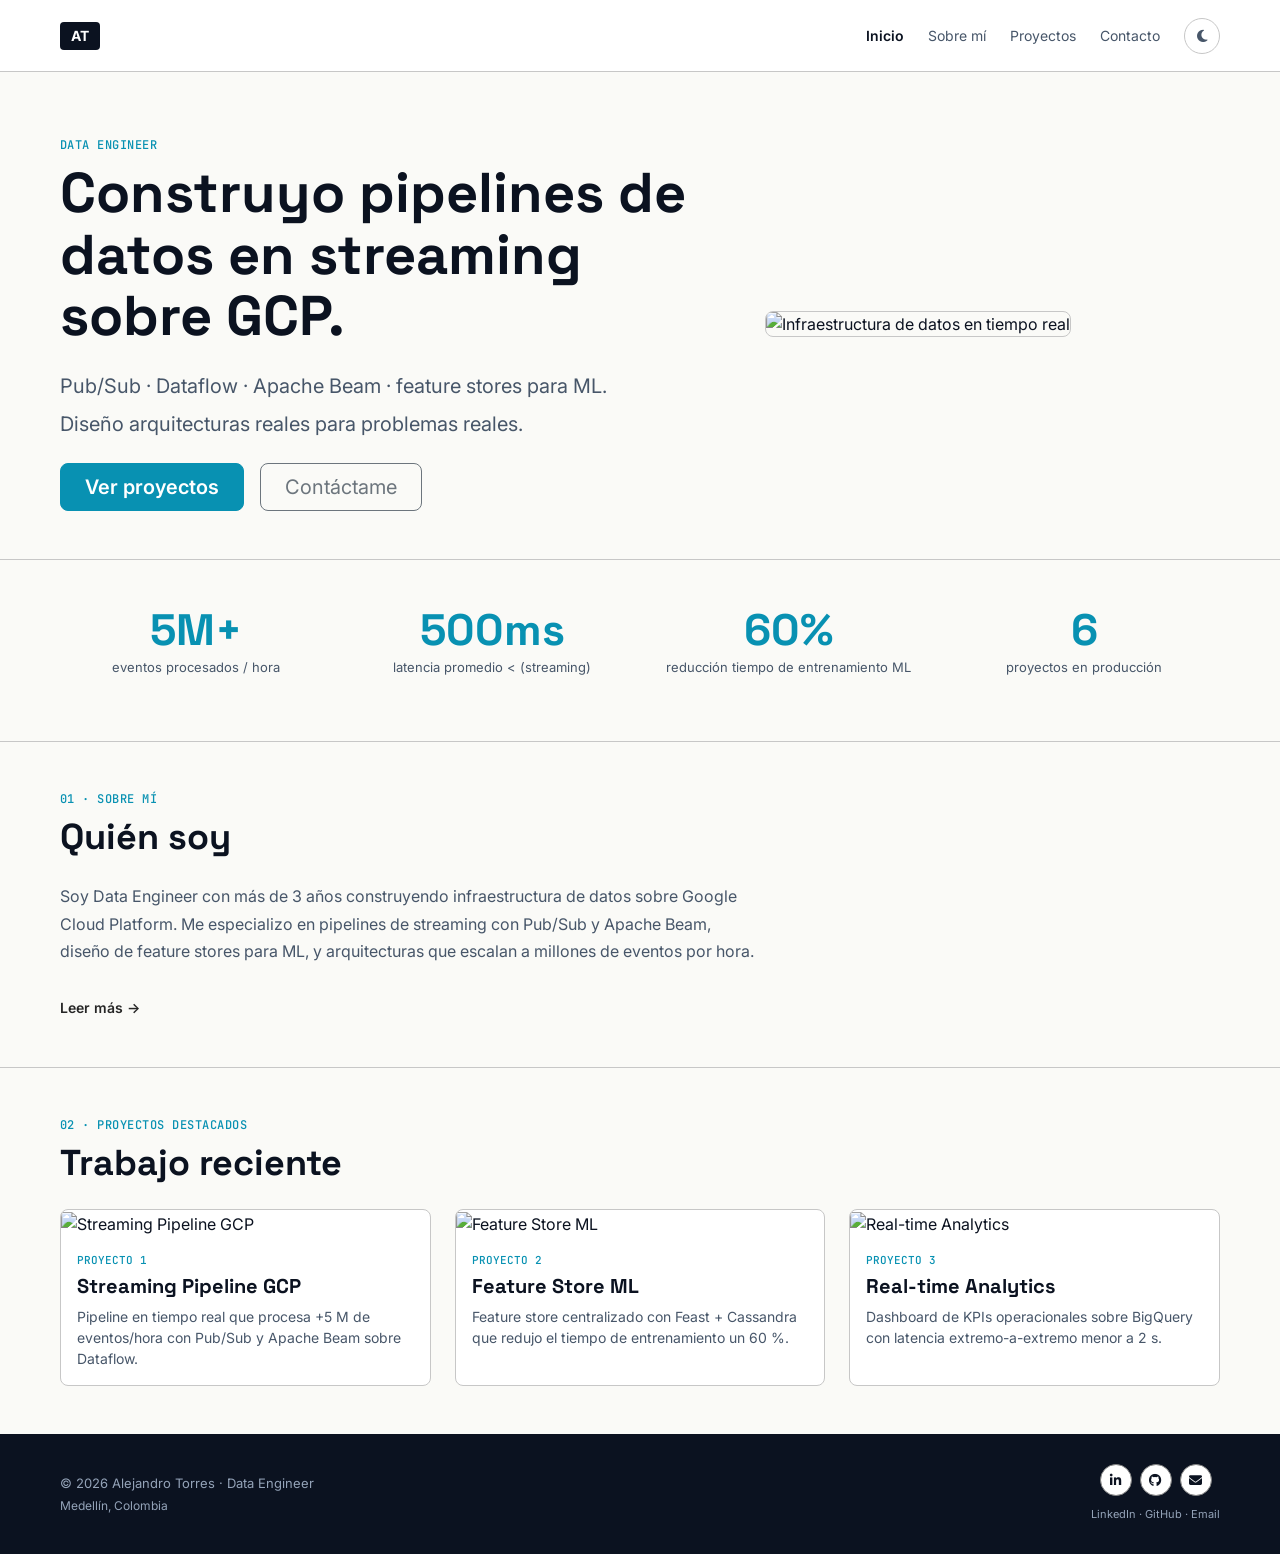
==== index.html @ 270c9ab1 "Primer commit: Estructura base de Actividad 4" ====
<!DOCTYPE html>
<html lang="es" data-theme="light">
<head>
  <meta charset="UTF-8" />
  <meta name="viewport" content="width=device-width, initial-scale=1.0" />
  <title>Alejandro Torres · Data Engineer</title>
  <link href="https://cdn.jsdelivr.net/npm/bootstrap@5.3.2/dist/css/bootstrap.min.css" rel="stylesheet" />
  <link rel="stylesheet" href="https://cdnjs.cloudflare.com/ajax/libs/font-awesome/6.5.0/css/all.min.css" />
  <link rel="stylesheet" href="css/styles.css" />
</head>
<body>

  <!-- ════ NAVBAR ════ -->
  <nav class="navbar navbar-expand-lg at-navbar sticky-top">
    <div class="at-container">
      <a href="index.html" class="navbar-brand">AT</a>

      <div class="collapse navbar-collapse" id="mainNav">
        <ul class="navbar-nav ms-auto gap-lg-4 mt-3 mt-lg-0 pb-3 pb-lg-0 align-items-lg-center">
          <li class="nav-item"><a href="index.html"     class="nav-link active">Inicio</a></li>
          <li class="nav-item"><a href="sobre-mi.html"  class="nav-link">Sobre mí</a></li>
          <li class="nav-item"><a href="proyectos.html" class="nav-link">Proyectos</a></li>
          <li class="nav-item"><a href="contacto.html"  class="nav-link">Contacto</a></li>
          <li class="nav-item d-flex align-items-center">
            <button id="darkModeToggle" class="dark-mode-btn" title="Cambiar tema">
              <i class="fas fa-moon"></i>
            </button>
          </li>
        </ul>
      </div>

      <div class="ms-auto d-flex align-items-center gap-2 d-lg-none">
        <button id="darkModeToggleMobile" class="dark-mode-btn" title="Cambiar tema">
          <i class="fas fa-moon"></i>
        </button>
        <button class="navbar-toggler border-0" type="button" data-bs-toggle="collapse" data-bs-target="#mainNav">
          <span class="navbar-toggler-icon"></span>
        </button>
      </div>
    </div>
  </nav>

  <!-- ════ HERO ════ -->
  <section class="py-5 mt-3">
    <div class="at-container">
      <div class="row align-items-center g-5">
        <div class="col-lg-7 reveal">
          <p class="mono-label">DATA ENGINEER</p>
          <h1 class="hero-title mb-4">
            Construyo pipelines de datos en streaming sobre GCP.
          </h1>
          <p class="fs-5 mb-2" style="color: var(--at-secondary);">
            Pub/Sub · Dataflow · Apache Beam · feature stores para ML.
          </p>
          <p class="fs-5 mb-4" style="color: var(--at-secondary);">
            Diseño arquitecturas reales para problemas reales.
          </p>
          <div class="d-flex flex-wrap gap-3">
            <a href="proyectos.html" class="btn btn-primary btn-lg px-4">Ver proyectos</a>
            <a href="contacto.html"  class="btn btn-outline-secondary btn-lg px-4">Contáctame</a>
          </div>
        </div>
        <div class="col-lg-5 reveal">
          <img
            src="https://images.unsplash.com/photo-1518186285589-2f7649de83e0?auto=format&fit=crop&w=900&q=80"
            alt="Infraestructura de datos en tiempo real"
            class="hero-img"
          />
        </div>
      </div>
    </div>
  </section>

  <!-- ════ STATS / CONTADORES ════ -->
  <section class="py-5 border-top border-at">
    <div class="at-container">
      <div class="row g-4 text-center">

        <div class="col-6 col-md-3 reveal">
          <div class="stat-number">
            <span class="counter" data-target="5" data-suffix="M+">0</span>
          </div>
          <p class="stat-label">eventos procesados / hora</p>
        </div>

        <div class="col-6 col-md-3 reveal">
          <div class="stat-number">
            <span class="counter" data-target="500" data-suffix="ms">0</span>
          </div>
          <p class="stat-label">latencia promedio &lt; (streaming)</p>
        </div>

        <div class="col-6 col-md-3 reveal">
          <div class="stat-number">
            <span class="counter" data-target="60" data-suffix="%">0</span>
          </div>
          <p class="stat-label">reducción tiempo de entrenamiento ML</p>
        </div>

        <div class="col-6 col-md-3 reveal">
          <div class="stat-number">
            <span class="counter" data-target="6">0</span>
          </div>
          <p class="stat-label">proyectos en producción</p>
        </div>

      </div>
    </div>
  </section>

  <!-- ════ PREVIEW SOBRE MÍ ════ -->
  <section class="py-5 border-top border-at">
    <div class="at-container">
      <p class="mono-label reveal">01 · SOBRE MÍ</p>
      <h2 class="section-title mb-4 reveal">Quién soy</h2>
      <p class="reveal" style="max-width: 700px; color: var(--at-secondary); font-size: 16px; line-height: 1.7;">
        Soy Data Engineer con más de 3 años construyendo infraestructura de datos sobre Google Cloud
        Platform. Me especializo en pipelines de streaming con Pub/Sub y Apache Beam, diseño de feature
        stores para ML, y arquitecturas que escalan a millones de eventos por hora.
      </p>
      <a href="sobre-mi.html" class="at-link mt-3 d-inline-block reveal">Leer más →</a>
    </div>
  </section>

  <!-- ════ PROYECTOS DESTACADOS ════ -->
  <section class="py-5 border-top border-at">
    <div class="at-container">
      <p class="mono-label reveal">02 · PROYECTOS DESTACADOS</p>
      <h2 class="section-title mb-4 reveal">Trabajo reciente</h2>

      <div class="row g-4">
        <div class="col-md-6 col-lg-4 d-flex reveal">
          <a href="proyecto-detalle.html" class="at-card w-100">
            <img
              src="https://images.unsplash.com/photo-1558494949-ef010cbdcc31?auto=format&fit=crop&w=700&q=80"
              class="card-img-top" alt="Streaming Pipeline GCP"
            />
            <div class="card-body p-3">
              <p class="at-tag-home">PROYECTO 1</p>
              <h5 class="fw-bold mb-2">Streaming Pipeline GCP</h5>
              <p class="small mb-0" style="color: var(--at-secondary);">
                Pipeline en tiempo real que procesa +5 M de eventos/hora con Pub/Sub y Apache Beam sobre Dataflow.
              </p>
            </div>
          </a>
        </div>

        <div class="col-md-6 col-lg-4 d-flex reveal">
          <a href="proyecto-detalle.html" class="at-card w-100">
            <img
              src="https://images.unsplash.com/photo-1677442135703-1787eea5ce01?auto=format&fit=crop&w=700&q=80"
              class="card-img-top" alt="Feature Store ML"
            />
            <div class="card-body p-3">
              <p class="at-tag-home">PROYECTO 2</p>
              <h5 class="fw-bold mb-2">Feature Store ML</h5>
              <p class="small mb-0" style="color: var(--at-secondary);">
                Feature store centralizado con Feast + Cassandra que redujo el tiempo de entrenamiento un 60 %.
              </p>
            </div>
          </a>
        </div>

        <div class="col-md-6 col-lg-4 d-flex reveal">
          <a href="proyecto-detalle.html" class="at-card w-100">
            <img
              src="https://images.unsplash.com/photo-1551288049-bebda4e38f71?auto=format&fit=crop&w=700&q=80"
              class="card-img-top" alt="Real-time Analytics"
            />
            <div class="card-body p-3">
              <p class="at-tag-home">PROYECTO 3</p>
              <h5 class="fw-bold mb-2">Real-time Analytics</h5>
              <p class="small mb-0" style="color: var(--at-secondary);">
                Dashboard de KPIs operacionales sobre BigQuery con latencia extremo-a-extremo menor a 2 s.
              </p>
            </div>
          </a>
        </div>
      </div>
    </div>
  </section>

  <!-- ════ FOOTER ════ -->
  <footer>
    <div class="at-container d-flex align-items-center justify-content-between flex-wrap gap-3">
      <div>
        <p class="mb-1" style="color: var(--at-footer-text); font-size: 13px;">© 2026 Alejandro Torres · Data Engineer</p>
        <p class="mb-0" style="color: var(--at-footer-text); font-size: 12px;">Medellín, Colombia</p>
      </div>
      <div class="text-center">
        <div class="d-flex gap-2 mb-1 justify-content-center">
          <span class="footer-social-icon" title="LinkedIn"><i class="fab fa-linkedin-in"></i></span>
          <span class="footer-social-icon" title="GitHub"><i class="fab fa-github"></i></span>
          <span class="footer-social-icon" title="Email"><i class="fas fa-envelope"></i></span>
        </div>
        <small style="color: var(--at-footer-text); font-size: 11px;">LinkedIn · GitHub · Email</small>
      </div>
    </div>
  </footer>

  <script src="https://cdn.jsdelivr.net/npm/bootstrap@5.3.2/dist/js/bootstrap.bundle.min.js"></script>
  <script src="js/main.js"></script>
  <script>
    // Sincronizar el botón de dark mode duplicado (mobile)
    const mobile = document.getElementById('darkModeToggleMobile');
    if (mobile) {
      mobile.addEventListener('click', () => {
        document.getElementById('darkModeToggle').click();
        const icon = mobile.querySelector('i');
        const theme = document.documentElement.getAttribute('data-theme');
        icon.className = theme === 'dark' ? 'fas fa-sun' : 'fas fa-moon';
      });
    }
  </script>
</body>
</html>
---- css/styles.css ----
/* ============================================================
   Portfolio – Alejandro Torres · Data Engineer
   Custom styles (sobre Bootstrap 5)
   ============================================================ */

@import url('https://fonts.googleapis.com/css2?family=Inter:wght@400;600;700&family=JetBrains+Mono:wght@500&family=Space+Grotesk:wght@400;500;600;700&display=swap');

/* ── Variables ── */
:root {
  --at-bg:          #fafaf7;
  --at-navy:        #0b1220;
  --at-cyan:        #0891b2;
  --at-cyan-dark:   #0e7490;
  --at-cyan-light:  #ecfeff;
  --at-secondary:   #475669;
  --at-border:      #c7c7c7;
  --at-surface:     #ebebeb;
  --at-footer-text: #94a3b8;
  --bs-secondary-color: #475669;
}

/* ── Dark Mode variables ── */
[data-theme="dark"] {
  --at-bg:          #0f172a;
  --at-navy:        #f1f5f9;
  --at-secondary:   #94a3b8;
  --at-border:      #334155;
  --at-surface:     #1e293b;
  --at-footer-text: #64748b;
  --at-cyan-light:  rgba(8, 145, 178, 0.12);
  --bs-secondary-color: #94a3b8;
}

/* ── Base ── */
*, *::before, *::after { box-sizing: border-box; }

body {
  font-family: 'Inter', sans-serif;
  background-color: var(--at-bg);
  color: var(--at-navy);
  min-height: 100vh;
  display: flex;
  flex-direction: column;
  transition: background-color 0.3s ease, color 0.3s ease;
}

img { max-width: 100%; }

/* ── Tipografía Space Grotesk para títulos ── */
h1, h2, h3, h4, h5, h6,
.hero-title, .page-title, .section-title,
.fw-bold, .card-title {
  font-family: 'Space Grotesk', 'Inter', sans-serif;
}

.hero-title    { font-size: 56px; font-weight: 700; line-height: 1.1; }
.page-title    { font-size: 48px; font-weight: 700; line-height: 1.1; }
.section-title { font-size: 36px; font-weight: 700; }

@media (max-width: 768px) {
  .hero-title    { font-size: 36px; }
  .page-title    { font-size: 32px; }
  .section-title { font-size: 28px; }
}

/* ── Container ── */
.at-container {
  max-width: 1440px;
  margin: 0 auto;
  padding-left: 60px;
  padding-right: 60px;
  width: 100%;
}

@media (max-width: 992px) { .at-container { padding-left: 32px; padding-right: 32px; } }
@media (max-width: 576px) { .at-container { padding-left: 20px; padding-right: 20px; } }

/* ── Navbar ── */
.at-navbar {
  background: #ffffff !important;
  border-bottom: 1px solid var(--at-border);
  height: 72px;
  padding: 0 !important;
  transition: background-color 0.3s ease, border-color 0.3s ease, box-shadow 0.3s ease;
}

[data-theme="dark"] .at-navbar { background: #1e293b !important; }
[data-theme="dark"] .at-navbar .navbar-brand { background: var(--at-cyan); }

.at-navbar .at-container {
  display: flex;
  align-items: center;
  height: 72px;
}

.at-navbar .navbar-brand {
  display: inline-flex;
  align-items: center;
  justify-content: center;
  width: 40px;
  height: 28px;
  background: var(--at-navy);
  border-radius: 4px;
  font-weight: 700;
  font-size: 14px;
  color: #fff;
  text-decoration: none;
  flex-shrink: 0;
  transition: background-color 0.3s;
}

.at-navbar .nav-link {
  font-size: 14px;
  color: var(--at-secondary) !important;
  font-weight: 400;
  padding: 4px 0 !important;
  transition: color 0.2s;
}

.at-navbar .nav-link:hover  { color: var(--at-navy) !important; }
.at-navbar .nav-link.active { color: var(--at-navy) !important; font-weight: 600; }

[data-theme="dark"] .at-navbar .nav-link:hover,
[data-theme="dark"] .at-navbar .nav-link.active { color: #f1f5f9 !important; }

/* Dark mode toggle button */
.dark-mode-btn {
  width: 36px;
  height: 36px;
  border-radius: 50%;
  border: 1px solid var(--at-border) !important;
  background: transparent;
  color: var(--at-secondary);
  display: inline-flex;
  align-items: center;
  justify-content: center;
  cursor: pointer;
  transition: all 0.2s;
  font-size: 14px;
  flex-shrink: 0;
}

.dark-mode-btn:hover {
  border-color: var(--at-cyan) !important;
  color: var(--at-cyan);
}

/* ── Bootstrap button overrides ── */
.btn-primary {
  --bs-btn-bg:           var(--at-cyan);
  --bs-btn-border-color: var(--at-cyan);
  --bs-btn-hover-bg:        #0777a0;
  --bs-btn-hover-border-color: #0777a0;
  --bs-btn-active-bg:    #065d80;
  --bs-btn-focus-shadow-rgb: 8, 145, 178;
  font-weight: 600;
}

/* ── Mono label ── */
.mono-label {
  font-family: 'JetBrains Mono', monospace;
  font-weight: 500;
  font-size: 12px;
  color: var(--at-cyan);
  display: block;
  margin-bottom: 8px;
  letter-spacing: 0.04em;
}

/* ── Hero image ── */
.hero-img {
  width: 100%;
  height: 360px;
  object-fit: cover;
  border-radius: 8px;
  border: 1px solid var(--at-border);
}

/* ── Stats counter ── */
.stat-number {
  font-family: 'Space Grotesk', sans-serif;
  font-size: 44px;
  font-weight: 700;
  color: var(--at-cyan);
  line-height: 1;
}

.stat-label {
  font-size: 13px;
  color: var(--at-secondary);
  margin-top: 6px;
}

/* ── AT Avatar ── */
.at-avatar {
  width: 320px;
  height: 320px;
  background: linear-gradient(135deg, var(--at-navy) 0%, var(--at-cyan) 100%);
  border-radius: 12px;
  display: flex;
  align-items: center;
  justify-content: center;
  font-size: 80px;
  font-weight: 700;
  color: #fff;
  letter-spacing: -4px;
  flex-shrink: 0;
  user-select: none;
  font-family: 'Space Grotesk', sans-serif;
}

@media (max-width: 768px) { .at-avatar { width: 200px; height: 200px; font-size: 52px; } }

/* ── Project card ── */
.at-card {
  background: #fff;
  border: 1px solid var(--at-border) !important;
  border-radius: 8px;
  overflow: hidden;
  text-decoration: none;
  color: inherit;
  display: block;
  height: 100%;
  transition: transform 0.2s, box-shadow 0.2s, background-color 0.3s, border-color 0.3s;
}

.at-card:hover {
  transform: translateY(-3px);
  box-shadow: 0 8px 24px rgba(0, 0, 0, 0.1);
  color: inherit;
}

.at-card .card-img-top { height: 200px; object-fit: cover; width: 100%; }

[data-theme="dark"] .at-card { background: #1e293b; }

/* ── Tags ── */
.at-tag {
  font-family: 'JetBrains Mono', monospace;
  font-weight: 500;
  font-size: 11px;
  color: var(--at-cyan-dark);
  background: var(--at-cyan-light);
  border-radius: 12px;
  padding: 3px 10px;
  display: inline-block;
  margin-bottom: 10px;
}

.at-tag-home {
  font-family: 'JetBrains Mono', monospace;
  font-weight: 500;
  font-size: 11px;
  color: var(--at-cyan);
  margin-bottom: 6px;
  display: block;
}

/* ── Read-more link ── */
.at-link {
  font-size: 14px;
  font-weight: 600;
  color: #262626;
  text-decoration: none;
  transition: color 0.2s;
}

.at-link:hover { color: var(--at-cyan); }
[data-theme="dark"] .at-link { color: var(--at-navy); }

/* ── Skill card ── */
.skill-card {
  background: #fff;
  border: 1px solid var(--at-border);
  border-radius: 8px;
  padding: 24px;
  height: 100%;
  transition: background-color 0.3s, border-color 0.3s;
}

[data-theme="dark"] .skill-card { background: #1e293b; }

.skill-card-title { font-size: 16px; font-weight: 600; color: var(--at-navy); margin-bottom: 16px; }

.skill-badge {
  background: var(--at-surface);
  color: var(--at-navy);
  border-radius: 17px;
  padding: 6px 14px;
  font-size: 12px;
  display: inline-block;
  margin: 4px 4px 4px 0;
  transition: background-color 0.3s;
}

/* ── Timeline ── */
.timeline-item { display: flex; gap: 20px; margin-bottom: 40px; }

.timeline-marker { display: flex; flex-direction: column; align-items: center; flex-shrink: 0; }

.timeline-dot {
  width: 12px;
  height: 12px;
  background: #333;
  border-radius: 2px;
  flex-shrink: 0;
  margin-top: 5px;
}

[data-theme="dark"] .timeline-dot { background: var(--at-cyan); }

.timeline-line {
  width: 2px;
  flex: 1;
  min-height: 50px;
  background: var(--at-border);
  margin-top: 6px;
}

.timeline-item:last-child .timeline-line { display: none; }

.timeline-date {
  font-family: 'JetBrains Mono', monospace;
  font-size: 12px;
  font-weight: 500;
  color: var(--at-cyan);
  margin-bottom: 4px;
}

.timeline-role    { font-size: 18px; font-weight: 700; color: var(--at-navy); margin-bottom: 2px; font-family: 'Space Grotesk', sans-serif; }
.timeline-company { font-size: 14px; font-weight: 600; color: var(--at-navy); margin-bottom: 4px; }
.timeline-desc    { font-size: 14px; color: var(--at-secondary); }

/* ── Filter pills ── */
.filter-pill {
  background: #fff;
  border: 1px solid var(--at-border);
  color: var(--at-navy);
  border-radius: 18px;
  padding: 6px 16px;
  font-size: 12px;
  cursor: pointer;
  transition: all 0.2s;
  font-family: 'Inter', sans-serif;
  white-space: nowrap;
}

.filter-pill:hover  { background: var(--at-surface); }
.filter-pill.active { background: var(--at-navy); color: #fff; border-color: var(--at-navy); }

[data-theme="dark"] .filter-pill          { background: #1e293b; }
[data-theme="dark"] .filter-pill:hover    { background: #334155; }
[data-theme="dark"] .filter-pill.active   { background: var(--at-cyan); border-color: var(--at-cyan); }

/* ── Ocultar cards filtradas (gana a d-flex !important de Bootstrap) ── */
.project-card-wrap.hidden { display: none !important; }

/* ── Scroll reveal ── */
.reveal-ready {
  opacity: 0;
  transform: translateY(28px);
  transition: opacity 0.55s ease, transform 0.55s ease;
}

.reveal-ready.is-visible {
  opacity: 1;
  transform: translateY(0);
}

/* Retrasos escalonados para grids */
.reveal-ready:nth-child(2) { transition-delay: 0.1s; }
.reveal-ready:nth-child(3) { transition-delay: 0.2s; }
.reveal-ready:nth-child(4) { transition-delay: 0.1s; }
.reveal-ready:nth-child(5) { transition-delay: 0.2s; }
.reveal-ready:nth-child(6) { transition-delay: 0.3s; }

/* ── Footer ── */
footer {
  background: var(--at-navy);
  height: 120px;
  display: flex;
  align-items: center;
  margin-top: auto;
  flex-shrink: 0;
}

[data-theme="dark"] footer { background: #020617; }

.footer-social-icon {
  width: 32px;
  height: 32px;
  border-radius: 50%;
  border: 1px solid #808080;
  background: #fff;
  display: inline-flex;
  align-items: center;
  justify-content: center;
  color: #0b1220;
  font-size: 13px;
  transition: all 0.2s;
  cursor: default;
}

[data-theme="dark"] .footer-social-icon {
  background: #1e293b;
  color: #94a3b8;
  border-color: #334155;
}

/* ── Availability box dark mode ── */
[data-theme="dark"] .contact-avail {
  border-color: rgba(8, 145, 178, 0.35) !important;
}

/* ── Contact ── */
.contact-info-label {
  font-family: 'JetBrains Mono', monospace;
  font-size: 12px;
  font-weight: 500;
  color: var(--at-cyan);
  display: block;
  margin-bottom: 4px;
}

.contact-info-value { font-size: 18px; color: var(--at-secondary); }

.contact-form-card {
  background: #fff;
  border: 1px solid var(--at-border);
  border-radius: 8px;
  padding: 32px;
  transition: background-color 0.3s, border-color 0.3s;
}

[data-theme="dark"] .contact-form-card { background: #1e293b; }

.form-label {
  font-family: 'JetBrains Mono', monospace;
  font-size: 12px;
  font-weight: 500;
  color: var(--at-cyan);
  margin-bottom: 6px;
}

.form-control {
  background-color: var(--at-surface) !important;
  border-color: var(--at-border);
  font-size: 14px;
  color: var(--at-navy);
}

.form-control:focus {
  background-color: #fff !important;
  border-color: var(--at-cyan);
  box-shadow: 0 0 0 0.2rem rgba(8, 145, 178, 0.15);
  color: var(--at-navy);
}

[data-theme="dark"] .form-control { background-color: #0f172a !important; color: #f1f5f9; }
[data-theme="dark"] .form-control:focus { background-color: #1e293b !important; }

/* ── Detail page ── */
.back-link { font-size: 13px; color: var(--at-secondary); text-decoration: none; transition: color 0.2s; }
.back-link:hover { color: var(--at-navy); }

.detail-banner {
  width: 100%;
  height: 460px;
  object-fit: cover;
  border-radius: 8px;
  border: 1px solid var(--at-border);
}

.detail-meta-label {
  font-family: 'JetBrains Mono', monospace;
  font-size: 12px;
  font-weight: 500;
  color: var(--at-cyan);
  display: block;
  margin-bottom: 2px;
}

.detail-meta-value { font-size: 14px; color: var(--at-secondary); }

/* Lightbox cursor */
.gallery-lightbox {
  height: 260px;
  object-fit: cover;
  border-radius: 8px;
  width: 100%;
  border: 1px solid var(--at-border);
  cursor: zoom-in;
  transition: transform 0.2s, box-shadow 0.2s;
}

.gallery-lightbox:hover {
  transform: scale(1.02);
  box-shadow: 0 8px 24px rgba(0,0,0,0.15);
}

/* ── Utilities ── */
.border-at { border-color: var(--at-border) !important; }
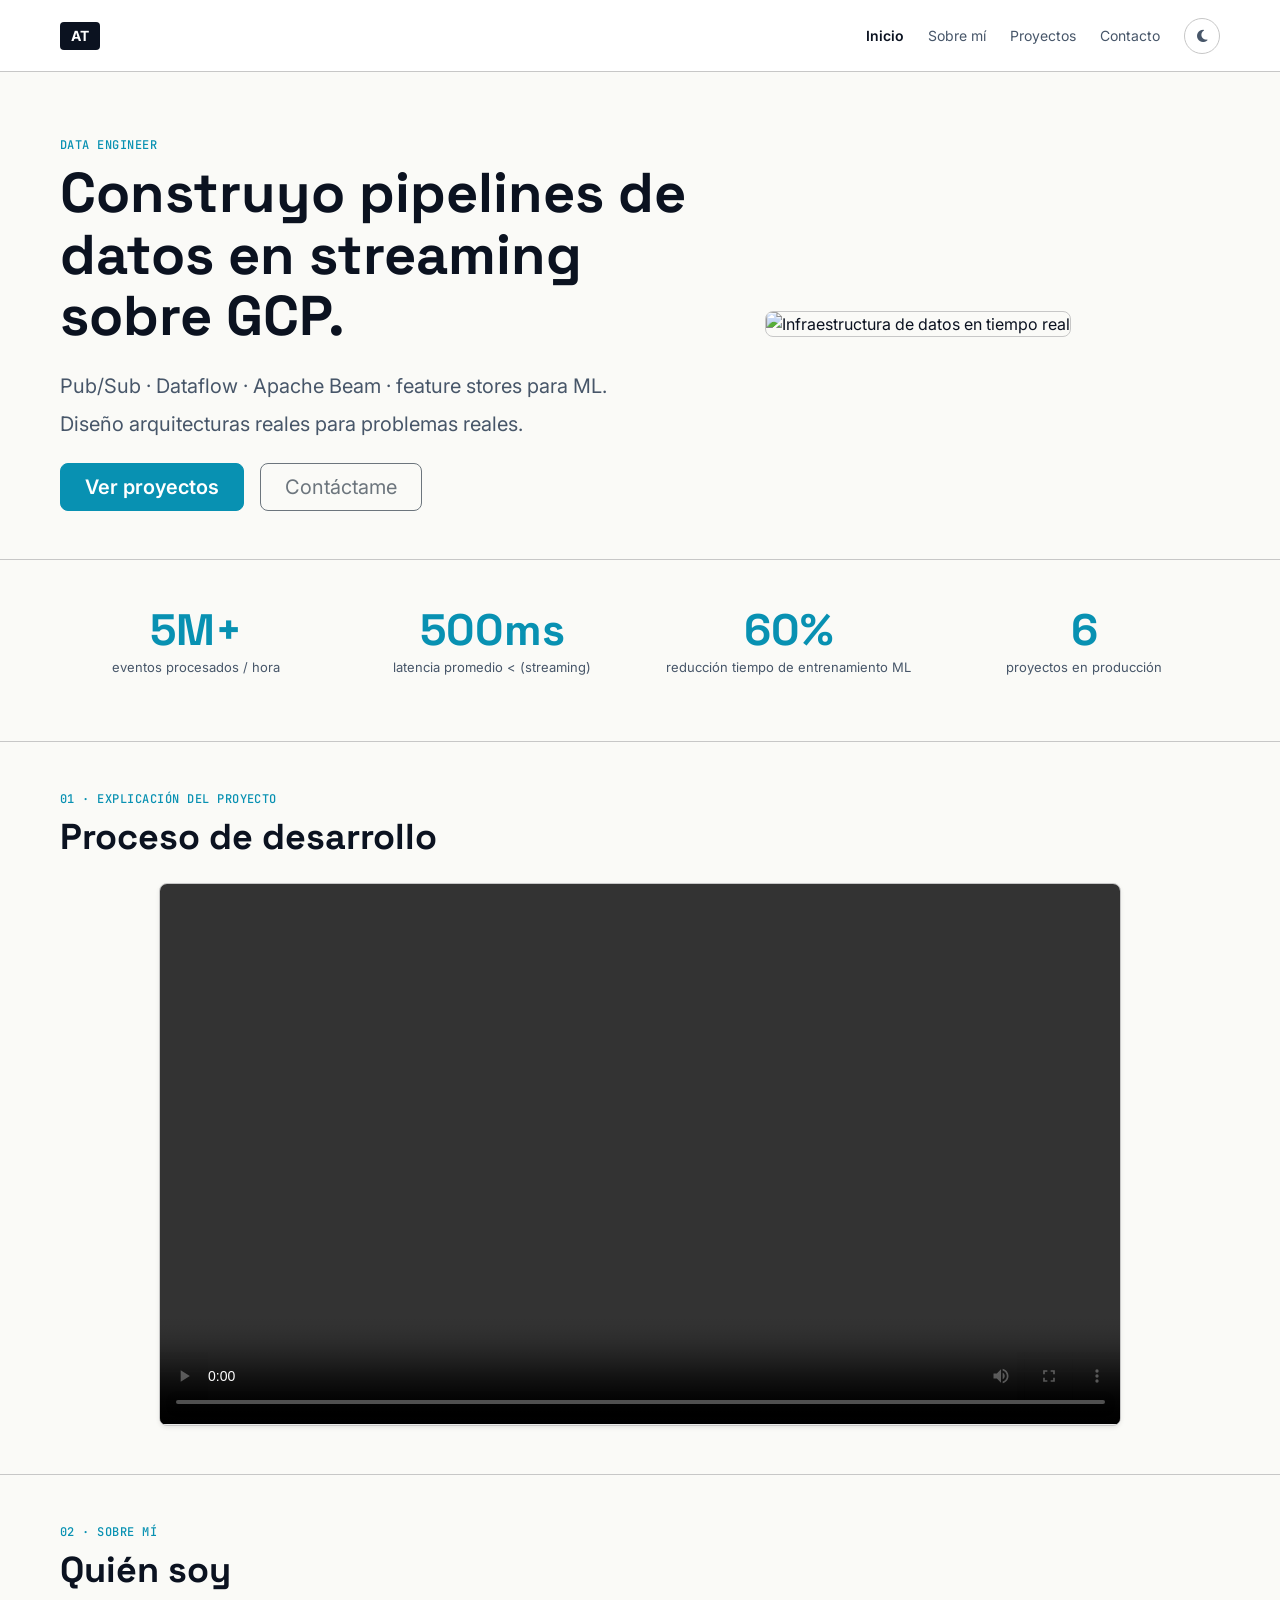
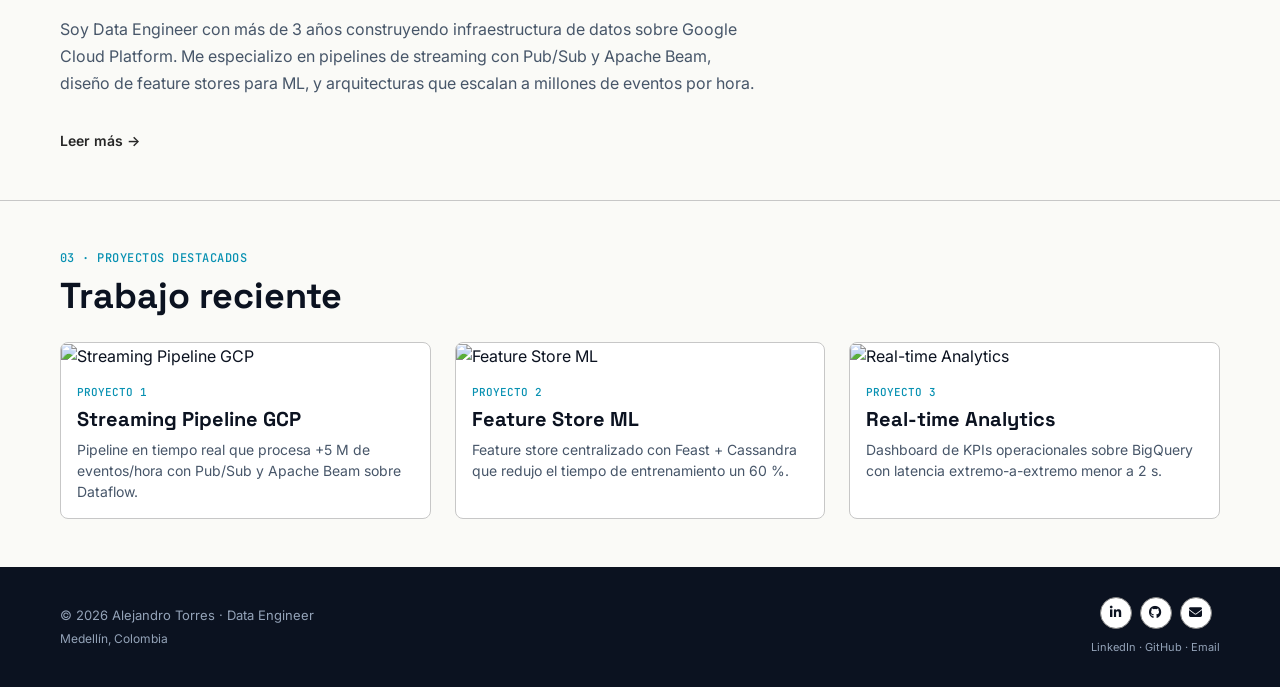
==== commit 9d44941d: "Agrega estructura y estilos para el video explicativo" ====
--- a/index.html
+++ b/index.html
@@ -108,10 +108,28 @@
     </div>
   </section>
 
+  <!-- ════ VIDEO EXPLICATIVO ════ -->
+  <section class="py-5 border-top border-at">
+    <div class="at-container">
+      <p class="mono-label reveal">01 · EXPLICACIÓN DEL PROYECTO</p>
+      <h2 class="section-title mb-4 reveal">Proceso de desarrollo</h2>
+      <div class="row justify-content-center reveal">
+        <div class="col-lg-10">
+          <div class="ratio ratio-16x9 video-container shadow-sm">
+            <video controls preload="metadata">
+              <source src="video-explicativo.mp4" type="video/mp4">
+              Tu navegador no soporta la reproducción de video.
+            </video>
+          </div>
+        </div>
+      </div>
+    </div>
+  </section>
+
   <!-- ════ PREVIEW SOBRE MÍ ════ -->
   <section class="py-5 border-top border-at">
     <div class="at-container">
-      <p class="mono-label reveal">01 · SOBRE MÍ</p>
+      <p class="mono-label reveal">02 · SOBRE MÍ</p>
       <h2 class="section-title mb-4 reveal">Quién soy</h2>
       <p class="reveal" style="max-width: 700px; color: var(--at-secondary); font-size: 16px; line-height: 1.7;">
         Soy Data Engineer con más de 3 años construyendo infraestructura de datos sobre Google Cloud
@@ -125,7 +143,7 @@
   <!-- ════ PROYECTOS DESTACADOS ════ -->
   <section class="py-5 border-top border-at">
     <div class="at-container">
-      <p class="mono-label reveal">02 · PROYECTOS DESTACADOS</p>
+      <p class="mono-label reveal">03 · PROYECTOS DESTACADOS</p>
       <h2 class="section-title mb-4 reveal">Trabajo reciente</h2>
 
       <div class="row g-4">
--- a/css/styles.css
+++ b/css/styles.css
@@ -500,3 +500,24 @@
 
 /* ── Utilities ── */
 .border-at { border-color: var(--at-border) !important; }
+
+/* ── Video Player ── */
+.video-container {
+  border: 1px solid var(--at-border);
+  border-radius: 8px;
+  overflow: hidden;
+  background-color: var(--at-surface);
+  transition: border-color 0.3s, background-color 0.3s, box-shadow 0.3s;
+}
+[data-theme="dark"] .video-container {
+  background-color: #0f172a;
+}
+.video-container:hover {
+  box-shadow: 0 12px 30px rgba(0, 0, 0, 0.15) !important;
+}
+.video-container video {
+  width: 100%;
+  height: 100%;
+  display: block;
+}
+
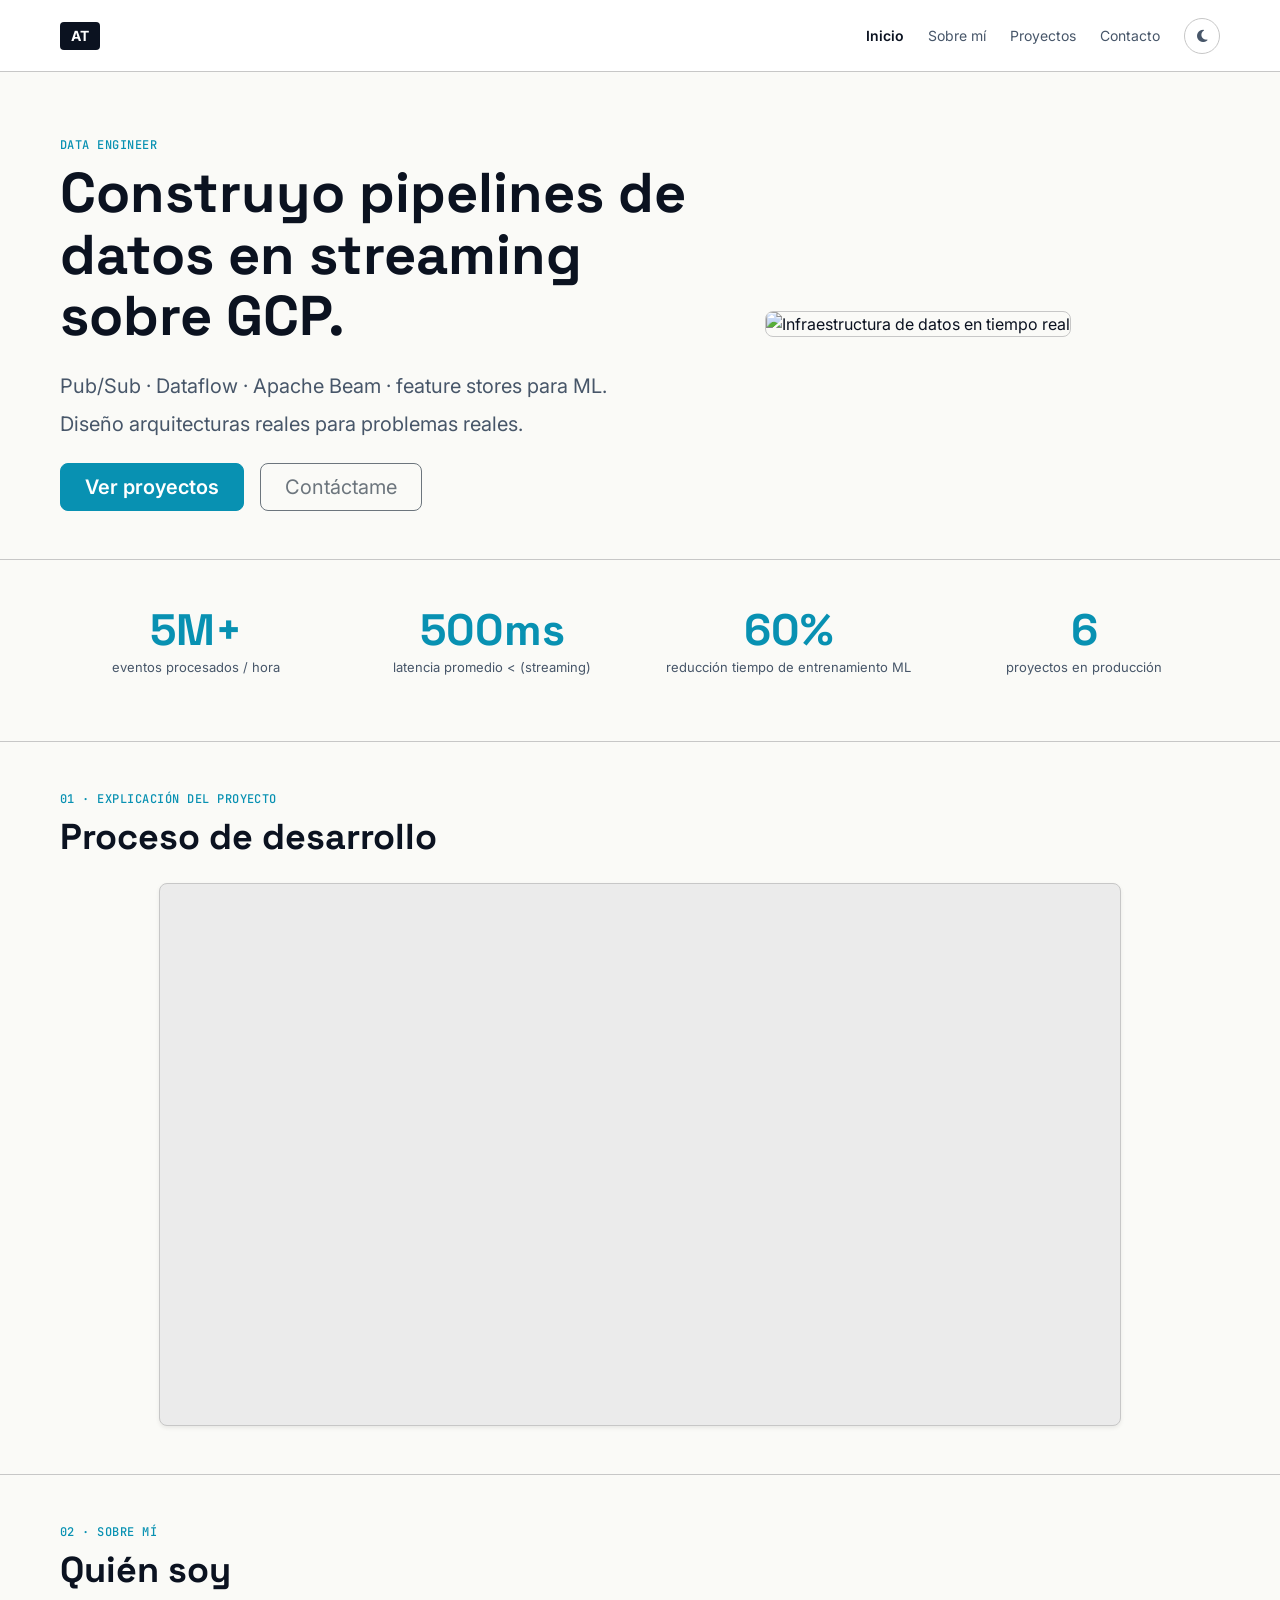
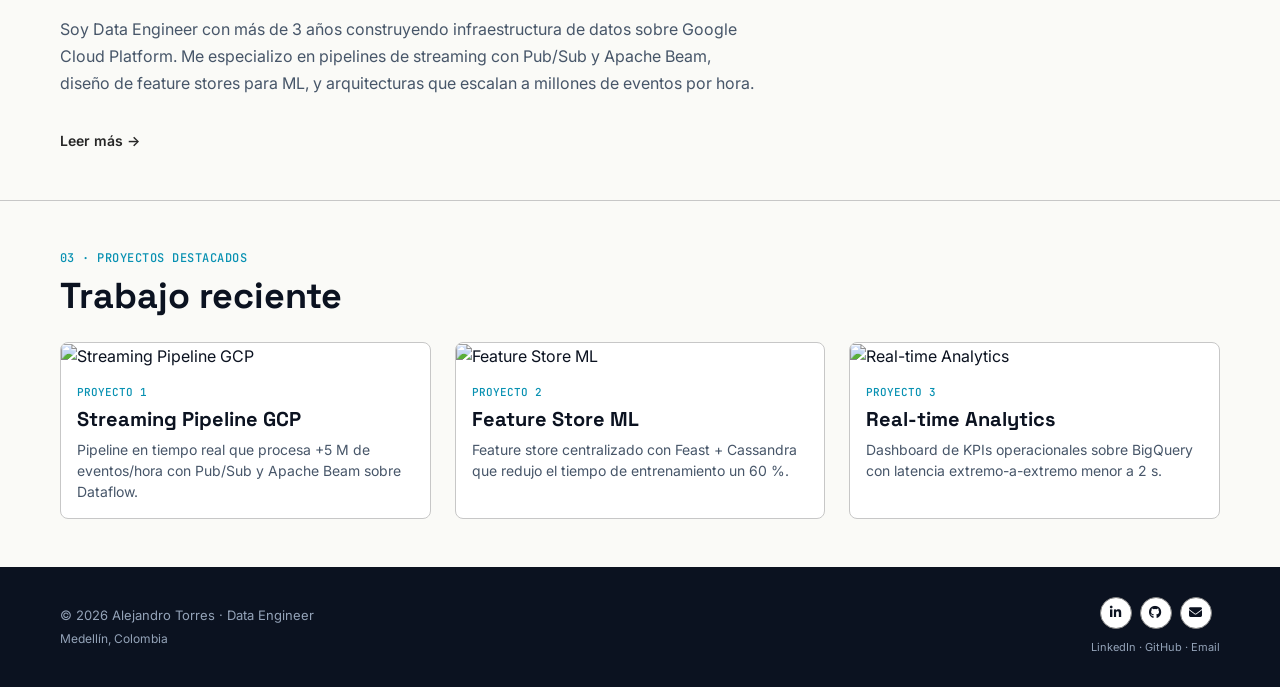
==== commit 1a0e6eb8: "Integra video explicativo embebido desde YouTube" ====
--- a/index.html
+++ b/index.html
@@ -116,10 +116,13 @@
       <div class="row justify-content-center reveal">
         <div class="col-lg-10">
           <div class="ratio ratio-16x9 video-container shadow-sm">
-            <video controls preload="metadata">
-              <source src="video-explicativo.mp4" type="video/mp4">
-              Tu navegador no soporta la reproducción de video.
-            </video>
+            <iframe 
+              src="https://www.youtube.com/embed/WIPgZ-JDnU0" 
+              title="Explicación del Proyecto - Alejandro Torres" 
+              frameborder="0" 
+              allow="accelerometer; autoplay; clipboard-write; encrypted-media; gyroscope; picture-in-picture; web-share" 
+              allowfullscreen>
+            </iframe>
           </div>
         </div>
       </div>
